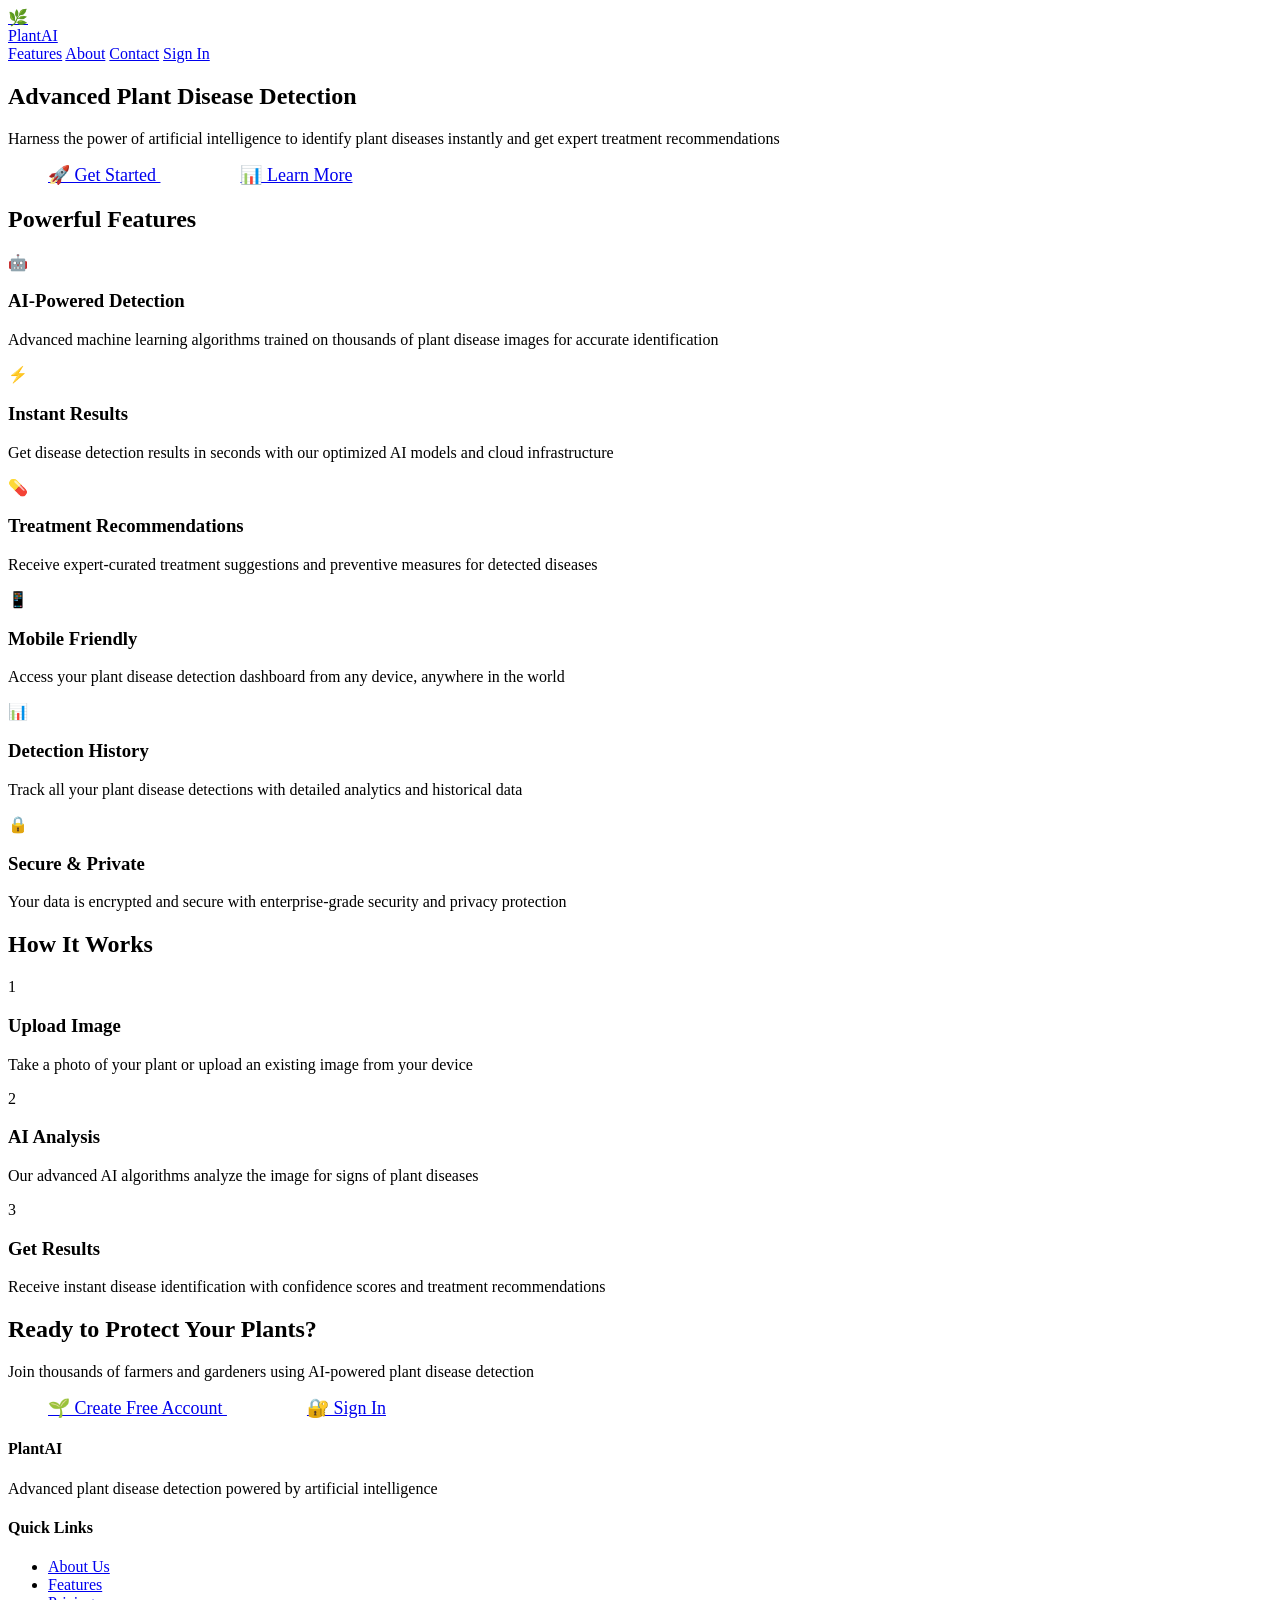
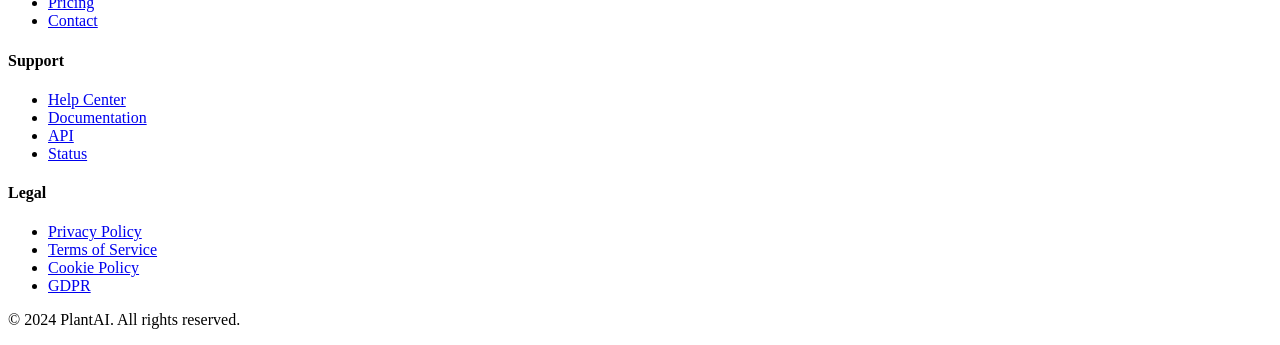
==== frontend/index.html @ 575cbe3a "Initial commit: AI Plant Disease Detection System" ====
<!DOCTYPE html>
<html lang="en">
<head>
    <meta charset="UTF-8">
    <meta name="viewport" content="width=device-width, initial-scale=1.0">
    <title>PlantAI - Advanced Plant Disease Detection</title>
    <link rel="stylesheet" href="professional-styles.css">
    <link rel="preconnect" href="https://fonts.googleapis.com">
    <link rel="preconnect" href="https://fonts.gstatic.com" crossorigin>
    <link href="https://fonts.googleapis.com/css2?family=Inter:wght@300;400;500;600;700;800&display=swap" rel="stylesheet">
</head>
<body>
    <!-- Professional Hero Section -->
    <section class="hero">
        <div class="container">
            <header class="header">
                <div class="header-content">
                    <a href="#" class="logo">
                        <div class="logo-icon">🌿</div>
                        <span>PlantAI</span>
                    </a>
                    <nav class="nav-menu">
                        <a href="#" class="nav-link">Features</a>
                        <a href="#" class="nav-link">About</a>
                        <a href="#" class="nav-link">Contact</a>
                        <a href="professional-login.html" class="nav-link active">Sign In</a>
                    </nav>
                </div>
            </header>

            <div class="hero-content">
                <h1 class="hero-title">
                    Advanced Plant Disease Detection
                </h1>
                <p class="hero-subtitle">
                    Harness the power of artificial intelligence to identify plant diseases instantly and get expert treatment recommendations
                </p>
                <div class="hero-actions">
                    <a href="professional-login.html" class="btn btn-primary" style="width: auto; padding: 1.25rem 2.5rem; font-size: 1.125rem;">
                        🚀 Get Started
                    </a>
                    <a href="#features" class="btn btn-secondary" style="width: auto; padding: 1.25rem 2.5rem; font-size: 1.125rem;">
                        📊 Learn More
                    </a>
                </div>
            </div>
        </div>
    </section>

    <!-- Features Section -->
    <section id="features" class="features">
        <div class="container">
            <h2 class="section-title">Powerful Features</h2>
            <div class="features-grid">
                <div class="feature-card">
                    <div class="feature-icon">🤖</div>
                    <h3>AI-Powered Detection</h3>
                    <p>Advanced machine learning algorithms trained on thousands of plant disease images for accurate identification</p>
                </div>
                
                <div class="feature-card">
                    <div class="feature-icon">⚡</div>
                    <h3>Instant Results</h3>
                    <p>Get disease detection results in seconds with our optimized AI models and cloud infrastructure</p>
                </div>
                
                <div class="feature-card">
                    <div class="feature-icon">💊</div>
                    <h3>Treatment Recommendations</h3>
                    <p>Receive expert-curated treatment suggestions and preventive measures for detected diseases</p>
                </div>
                
                <div class="feature-card">
                    <div class="feature-icon">📱</div>
                    <h3>Mobile Friendly</h3>
                    <p>Access your plant disease detection dashboard from any device, anywhere in the world</p>
                </div>
                
                <div class="feature-card">
                    <div class="feature-icon">📊</div>
                    <h3>Detection History</h3>
                    <p>Track all your plant disease detections with detailed analytics and historical data</p>
                </div>
                
                <div class="feature-card">
                    <div class="feature-icon">🔒</div>
                    <h3>Secure & Private</h3>
                    <p>Your data is encrypted and secure with enterprise-grade security and privacy protection</p>
                </div>
            </div>
        </div>
    </section>

    <!-- How It Works Section -->
    <section class="how-it-works">
        <div class="container">
            <h2 class="section-title">How It Works</h2>
            <div class="steps-grid">
                <div class="step-card">
                    <div class="step-number">1</div>
                    <h3>Upload Image</h3>
                    <p>Take a photo of your plant or upload an existing image from your device</p>
                </div>
                
                <div class="step-card">
                    <div class="step-number">2</div>
                    <h3>AI Analysis</h3>
                    <p>Our advanced AI algorithms analyze the image for signs of plant diseases</p>
                </div>
                
                <div class="step-card">
                    <div class="step-number">3</div>
                    <h3>Get Results</h3>
                    <p>Receive instant disease identification with confidence scores and treatment recommendations</p>
                </div>
            </div>
        </div>
    </section>

    <!-- CTA Section -->
    <section class="cta">
        <div class="container">
            <div class="cta-content">
                <h2>Ready to Protect Your Plants?</h2>
                <p>Join thousands of farmers and gardeners using AI-powered plant disease detection</p>
                <div class="cta-actions">
                    <a href="professional-register.html" class="btn btn-primary" style="width: auto; padding: 1.25rem 2.5rem; font-size: 1.125rem;">
                        🌱 Create Free Account
                    </a>
                    <a href="professional-login.html" class="btn btn-secondary" style="width: auto; padding: 1.25rem 2.5rem; font-size: 1.125rem;">
                        🔐 Sign In
                    </a>
                </div>
            </div>
        </div>
    </section>

    <!-- Footer -->
    <footer class="footer">
        <div class="container">
            <div class="footer-content">
                <div class="footer-section">
                    <h4>PlantAI</h4>
                    <p>Advanced plant disease detection powered by artificial intelligence</p>
                </div>
                
                <div class="footer-section">
                    <h4>Quick Links</h4>
                    <ul>
                        <li><a href="#">About Us</a></li>
                        <li><a href="#">Features</a></li>
                        <li><a href="#">Pricing</a></li>
                        <li><a href="#">Contact</a></li>
                    </ul>
                </div>
                
                <div class="footer-section">
                    <h4>Support</h4>
                    <ul>
                        <li><a href="#">Help Center</a></li>
                        <li><a href="#">Documentation</a></li>
                        <li><a href="#">API</a></li>
                        <li><a href="#">Status</a></li>
                    </ul>
                </div>
                
                <div class="footer-section">
                    <h4>Legal</h4>
                    <ul>
                        <li><a href="#">Privacy Policy</a></li>
                        <li><a href="#">Terms of Service</a></li>
                        <li><a href="#">Cookie Policy</a></li>
                        <li><a href="#">GDPR</a></li>
                    </ul>
                </div>
            </div>
            
            <div class="footer-bottom">
                <p>&copy; 2024 PlantAI. All rights reserved.</p>
            </div>
        </div>
    </footer>

    <script>
        // Add smooth scrolling for anchor links
        document.querySelectorAll('a[href^="#"]').forEach(anchor => {
            anchor.addEventListener('click', function (e) {
                e.preventDefault();
                const target = document.querySelector(this.getAttribute('href'));
                if (target) {
                    target.scrollIntoView({ behavior: 'smooth' });
                }
            });
        });
    </script>
</body>
</html>
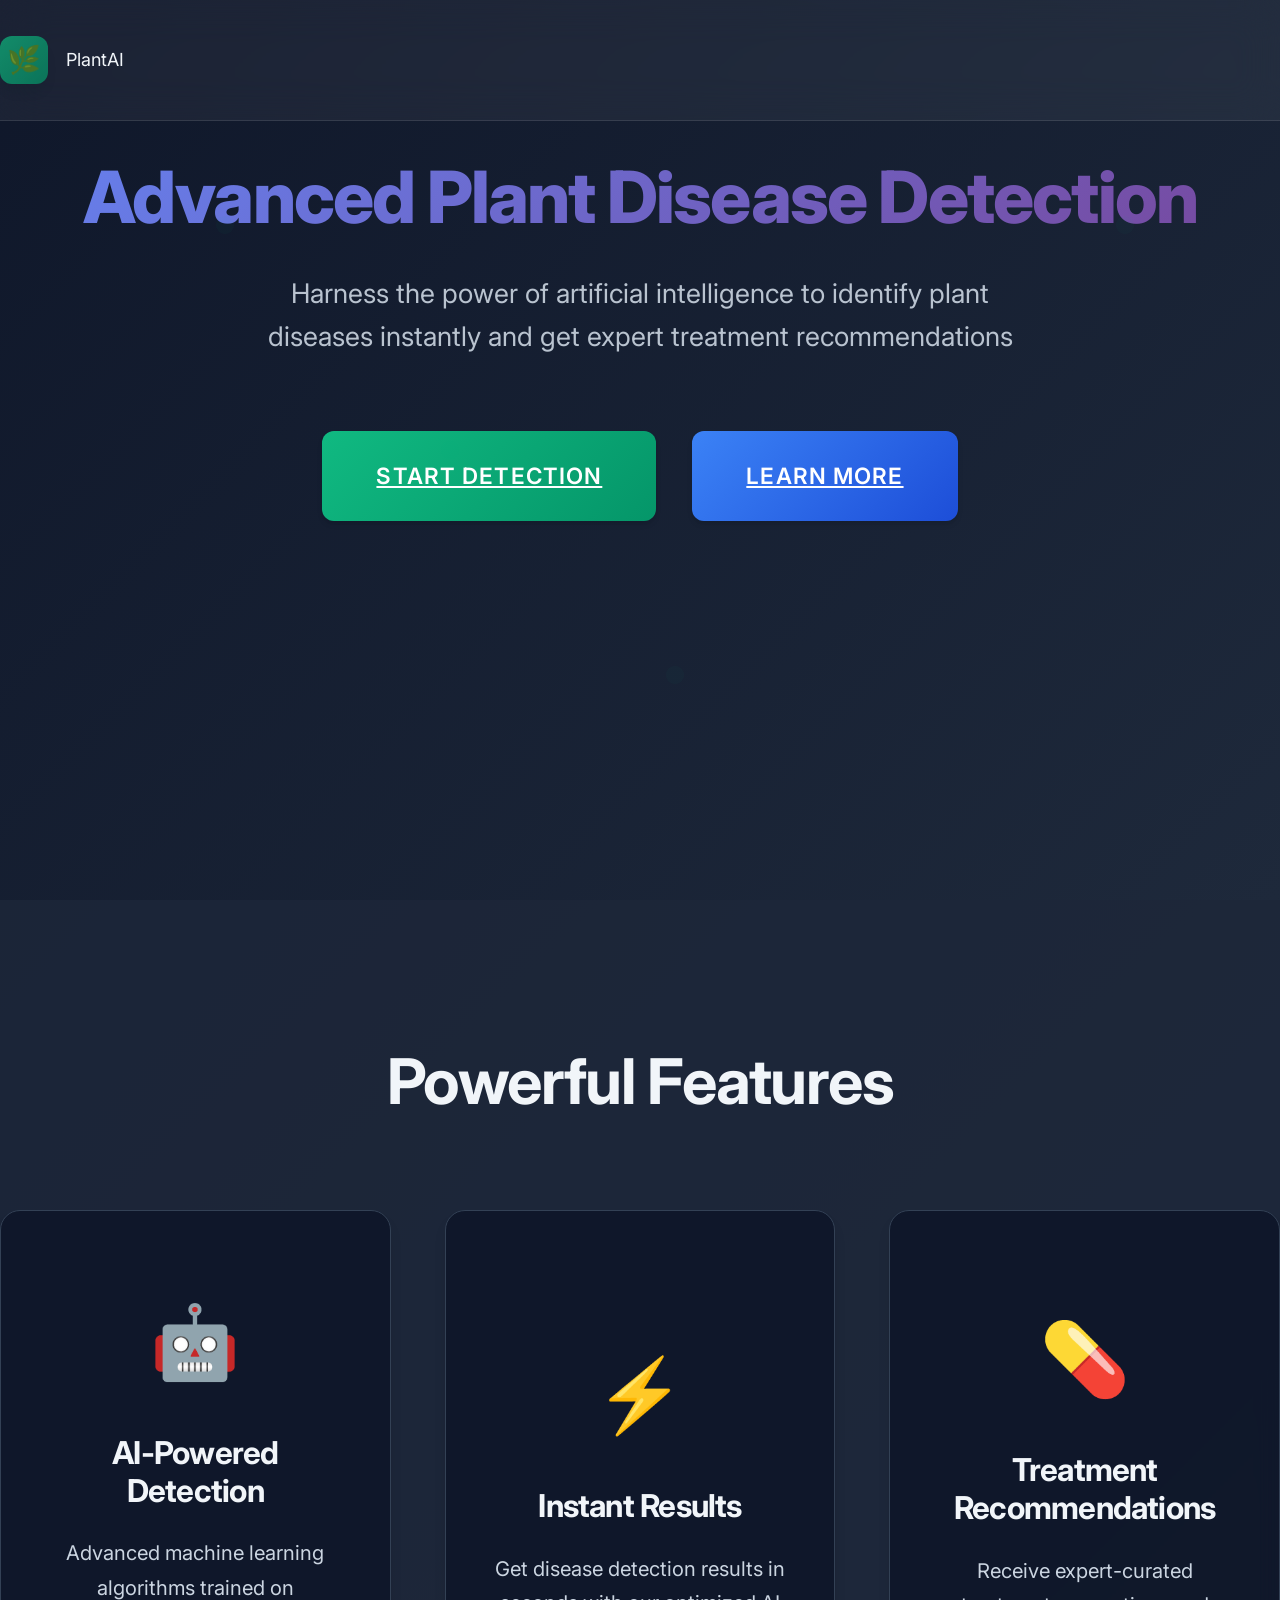
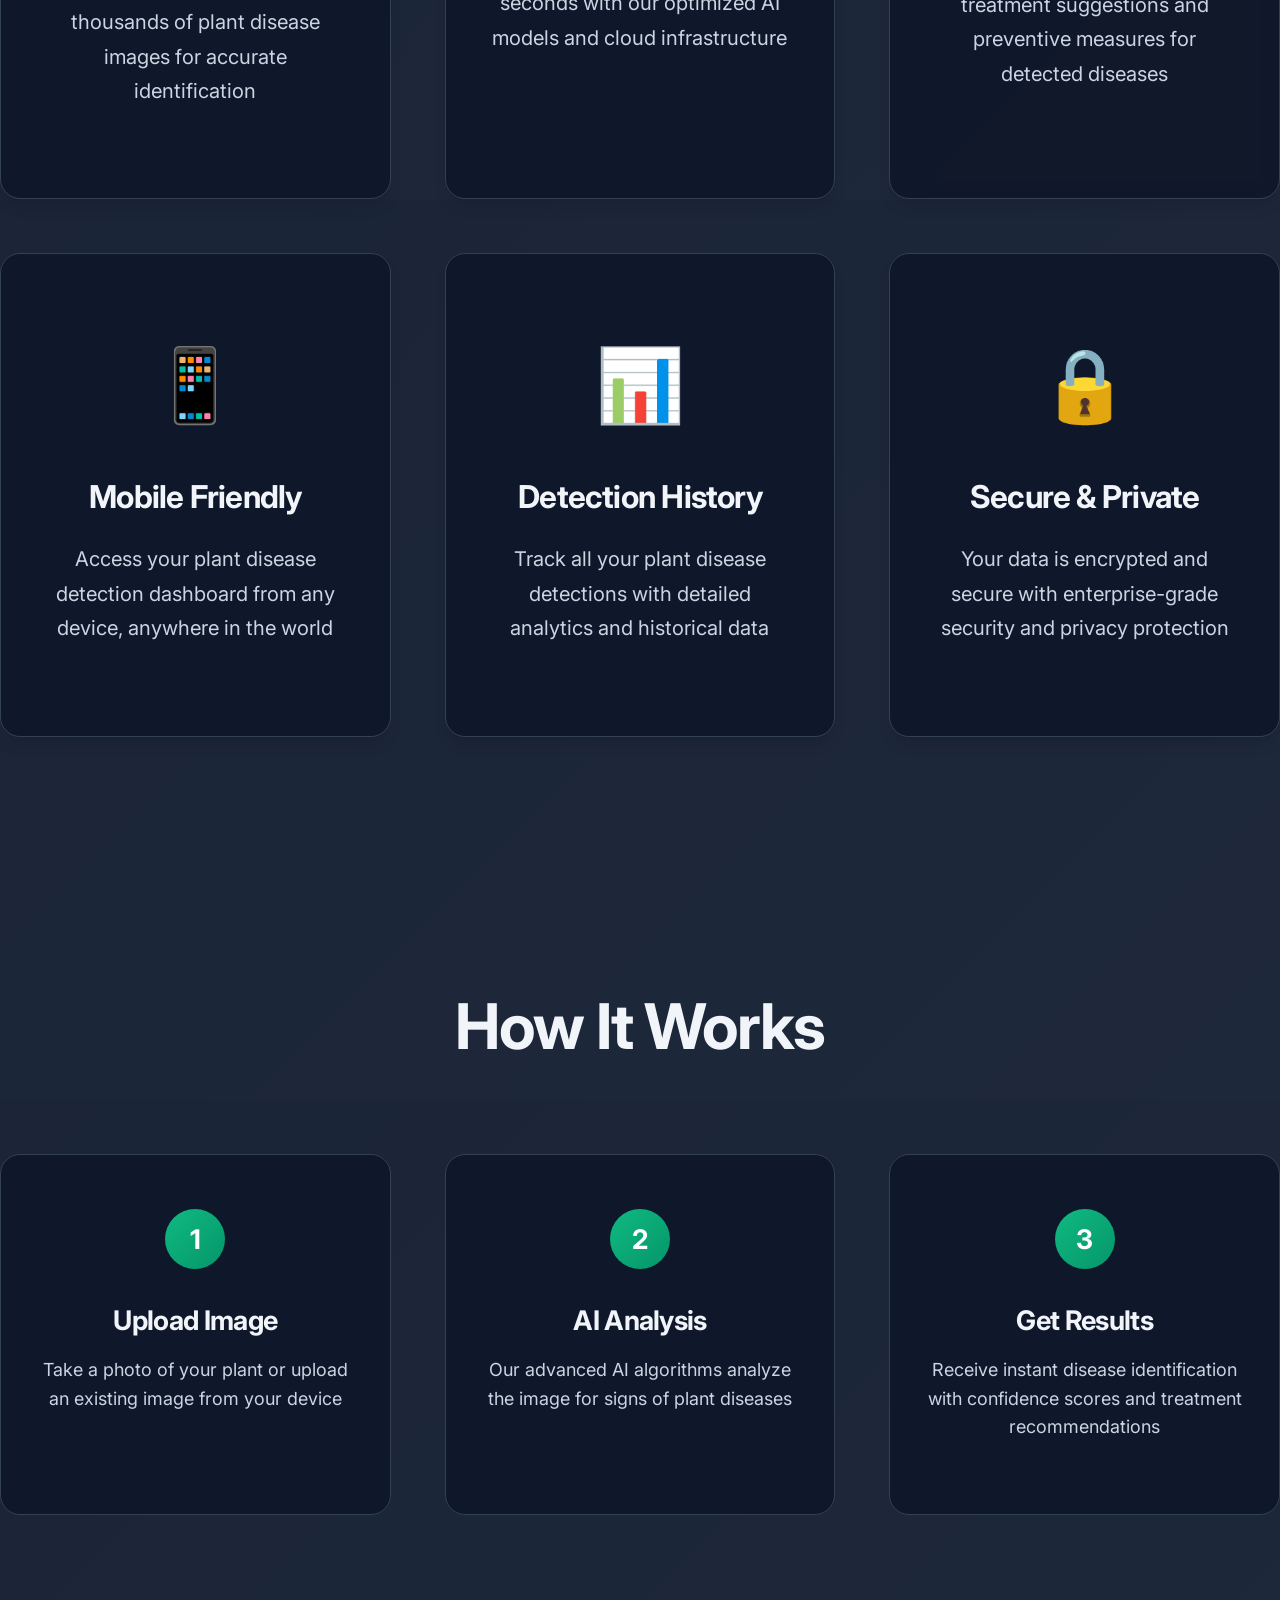
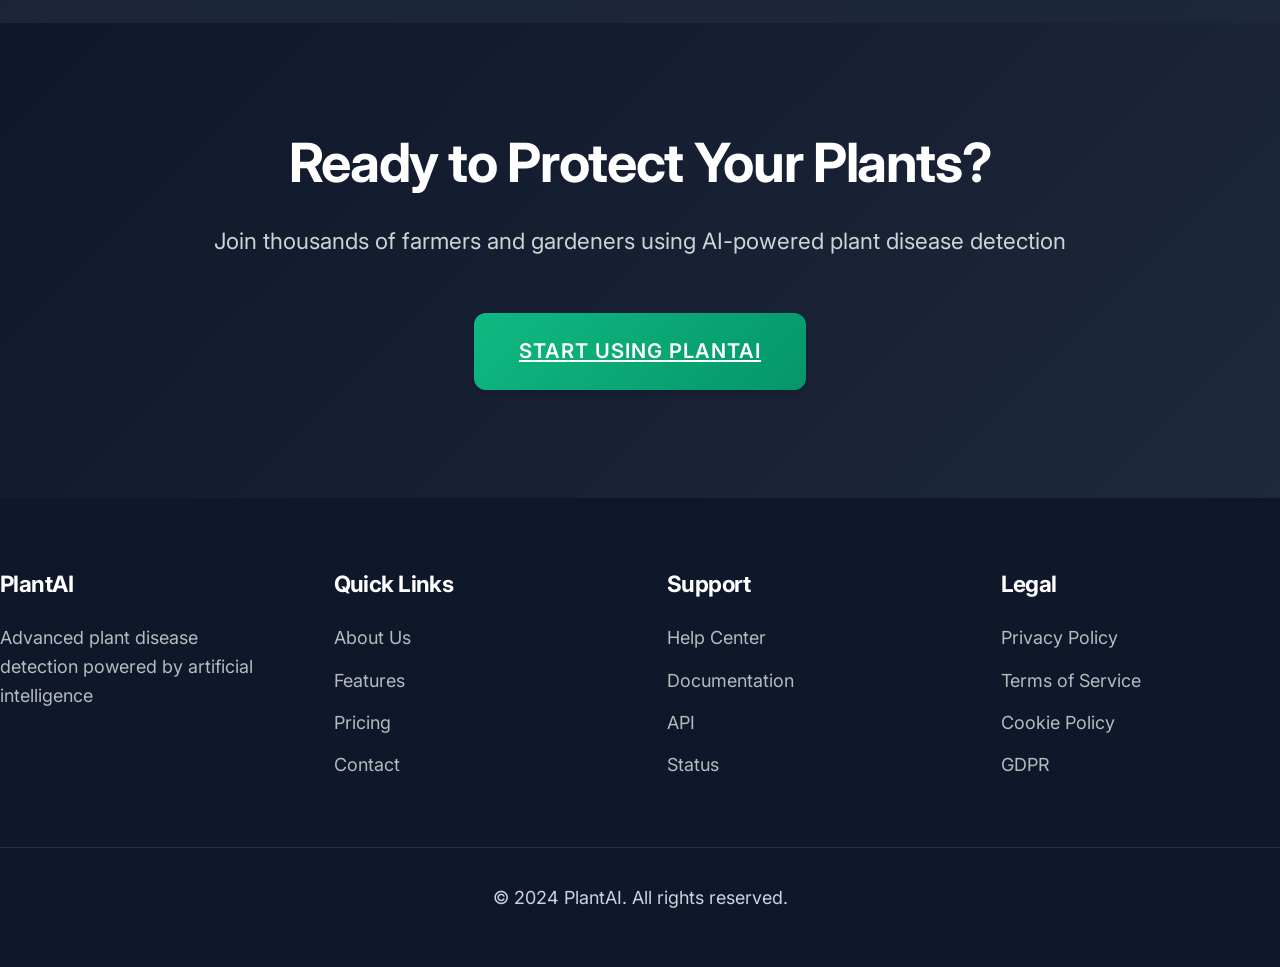
==== commit d527ef58: "???? Major Update: Enhanced UI with persistent storage and full-screen design ??? Features Added: - " ====
--- a/frontend/index.html
+++ b/frontend/index.html
@@ -2,9 +2,12 @@
 <html lang="en">
 <head>
     <meta charset="UTF-8">
-    <meta name="viewport" content="width=device-width, initial-scale=1.0">
+    <meta name="viewport" content="width=1200, initial-scale=1.0">
+    <meta name="description" content="AI-powered plant disease detection system. Upload plant leaf images and get instant disease identification with treatment recommendations.">
+    <meta name="keywords" content="plant disease, AI detection, agriculture, machine learning, plant health, farming">
+    <meta name="author" content="PlantAI Team">
     <title>PlantAI - Advanced Plant Disease Detection</title>
-    <link rel="stylesheet" href="professional-styles.css">
+    <link rel="stylesheet" href="styles.css">
     <link rel="preconnect" href="https://fonts.googleapis.com">
     <link rel="preconnect" href="https://fonts.gstatic.com" crossorigin>
     <link href="https://fonts.googleapis.com/css2?family=Inter:wght@300;400;500;600;700;800&display=swap" rel="stylesheet">
@@ -20,10 +23,6 @@
                         <span>PlantAI</span>
                     </a>
                     <nav class="nav-menu">
-                        <a href="#" class="nav-link">Features</a>
-                        <a href="#" class="nav-link">About</a>
-                        <a href="#" class="nav-link">Contact</a>
-                        <a href="professional-login.html" class="nav-link active">Sign In</a>
                     </nav>
                 </div>
             </header>
@@ -36,11 +35,11 @@
                     Harness the power of artificial intelligence to identify plant diseases instantly and get expert treatment recommendations
                 </p>
                 <div class="hero-actions">
-                    <a href="professional-login.html" class="btn btn-primary" style="width: auto; padding: 1.25rem 2.5rem; font-size: 1.125rem;">
-                        🚀 Get Started
+                    <a href="dashboard.html" class="btn btn-primary" style="width: auto; padding: 1.5rem 3rem; font-size: 1.25rem;">
+                        Start Detection
                     </a>
-                    <a href="#features" class="btn btn-secondary" style="width: auto; padding: 1.25rem 2.5rem; font-size: 1.125rem;">
-                        📊 Learn More
+                    <a href="#features" class="btn btn-secondary" style="width: auto; padding: 1.5rem 3rem; font-size: 1.25rem;">
+                        Learn More
                     </a>
                 </div>
             </div>
@@ -124,11 +123,8 @@
                 <h2>Ready to Protect Your Plants?</h2>
                 <p>Join thousands of farmers and gardeners using AI-powered plant disease detection</p>
                 <div class="cta-actions">
-                    <a href="professional-register.html" class="btn btn-primary" style="width: auto; padding: 1.25rem 2.5rem; font-size: 1.125rem;">
-                        🌱 Create Free Account
-                    </a>
-                    <a href="professional-login.html" class="btn btn-secondary" style="width: auto; padding: 1.25rem 2.5rem; font-size: 1.125rem;">
-                        🔐 Sign In
+                    <a href="dashboard.html" class="btn btn-primary" style="width: auto; padding: 1.25rem 2.5rem; font-size: 1.125rem;">
+                        Start Using PlantAI
                     </a>
                 </div>
             </div>
--- a/frontend/styles.css
+++ b/frontend/styles.css
@@ -0,0 +1,1583 @@
+/* ===== MODERN PROFESSIONAL UI ===== */
+
+/* CSS Variables for Professional Theme */
+:root {
+    --primary-color: #10b981;
+    --primary-dark: #059669;
+    --primary-light: #34d399;
+    --secondary-color: #3b82f6;
+    --accent-color: #f59e0b;
+    --danger-color: #ef4444;
+    --warning-color: #f59e0b;
+    --success-color: #10b981;
+    --dark-bg: #0f172a;
+    --light-bg: #f8fafc;
+    --card-bg: #1e293b;
+    --text-primary: #f1f5f9;
+    --text-secondary: #cbd5e1;
+    --text-light: #94a3b8;
+    --border-color: #334155;
+    --shadow-sm: 0 1px 2px 0 rgba(0, 0, 0, 0.05);
+    --shadow-md: 0 4px 6px -1px rgba(0, 0, 0, 0.1), 0 2px 4px -1px rgba(0, 0, 0, 0.06);
+    --shadow-lg: 0 10px 15px -3px rgba(0, 0, 0, 0.1), 0 4px 6px -2px rgba(0, 0, 0, 0.05);
+    --shadow-xl: 0 20px 25px -5px rgba(0, 0, 0, 0.1), 0 10px 10px -5px rgba(0, 0, 0, 0.04);
+    --gradient-primary: linear-gradient(135deg, #10b981 0%, #059669 100%);
+    --gradient-secondary: linear-gradient(135deg, #3b82f6 0%, #1d4ed8 100%);
+    --gradient-success: linear-gradient(135deg, #34d399 0%, #10b981 100%);
+    --gradient-dark: linear-gradient(135deg, #0f172a 0%, #1e293b 100%);
+    --gradient-card: linear-gradient(135deg, rgba(30, 41, 59, 0.8) 0%, rgba(15, 23, 42, 0.9) 100%);
+}
+
+/* Global Reset & Base Styles */
+* {
+    margin: 0;
+    padding: 0;
+    box-sizing: border-box;
+}
+
+html {
+    scroll-behavior: smooth;
+    font-size: 18px;
+    height: 100%;
+    width: 100%;
+}
+
+body {
+    font-family: 'Inter', -apple-system, BlinkMacSystemFont, 'Segoe UI', Roboto, Oxygen, Ubuntu, Cantarell, sans-serif;
+    line-height: 1.6;
+    color: var(--text-primary);
+    background: var(--gradient-dark);
+    height: 100%;
+    width: 100%;
+    margin: 0;
+    padding: 0;
+    overflow-x: auto;
+    position: relative;
+}
+
+body::before {
+    content: '';
+    position: fixed;
+    top: 0;
+    left: 0;
+    width: 100%;
+    height: 100%;
+    background: url('data:image/svg+xml,<svg xmlns="http://www.w3.org/2000/svg" viewBox="0 0 100 100"><defs><pattern id="grain" width="100" height="100" patternUnits="userSpaceOnUse"><circle cx="50" cy="50" r="1" fill="%2310b981" opacity="0.03"/></pattern></defs><rect width="100" height="100" fill="url(%23grain)"/></svg>');
+    pointer-events: none;
+    z-index: 1;
+}
+
+/* Professional Typography */
+h1, h2, h3, h4, h5, h6 {
+    font-weight: 700;
+    line-height: 1.2;
+    letter-spacing: -0.025em;
+}
+
+h1 { font-size: 3.5rem; }
+h2 { font-size: 2.5rem; }
+h3 { font-size: 2rem; }
+h4 { font-size: 1.5rem; }
+h5 { font-size: 1.25rem; }
+h6 { font-size: 1.125rem; }
+
+p {
+    font-size: 1rem;
+    color: var(--text-secondary);
+    margin-bottom: 1rem;
+}
+
+/* Professional Container - Desktop Only */
+.container {
+    margin: 0 auto;
+    padding: 0;
+    width: 100%;
+}
+
+/* Full width container for hero section */
+.hero .container {
+    max-width: none;
+    padding: 0;
+    width: 100%;
+    height: 100%;
+}
+
+/* ===== ENHANCED HEADER ===== */
+.header {
+    background: rgba(255, 255, 255, 0.05);
+    backdrop-filter: blur(20px);
+    -webkit-backdrop-filter: blur(20px);
+    border-bottom: 1px solid rgba(255, 255, 255, 0.1);
+    padding: 2rem 0;
+    position: relative;
+    overflow: hidden;
+}
+
+.header::before {
+    content: '';
+    position: absolute;
+    top: 0;
+    left: -100%;
+    width: 100%;
+    height: 100%;
+    background: linear-gradient(90deg, transparent, rgba(255,255,255,0.03), transparent);
+    animation: shimmer 8s infinite;
+}
+
+@keyframes shimmer {
+    0% { left: -100%; }
+    100% { left: 100%; }
+}
+
+.header-content {
+    display: flex;
+    justify-content: space-between;
+    align-items: center;
+    position: relative;
+    z-index: 10;
+}
+
+.logo {
+    display: flex;
+    align-items: center;
+    gap: 1rem;
+    text-decoration: none;
+    color: var(--text-primary) !important;
+}
+
+.logo-icon {
+    width: 48px;
+    height: 48px;
+    background: var(--gradient-primary);
+    border-radius: 12px;
+    display: flex;
+    align-items: center;
+    justify-content: center;
+    font-size: 1.5rem;
+    box-shadow: var(--shadow-lg);
+    opacity: 0.7;
+    cursor: not-allowed;
+}
+
+.header-title {
+    text-align: center;
+    color: white;
+    margin-bottom: 0.5rem;
+}
+
+.header-subtitle {
+    color: rgba(255, 255, 255, 0.8);
+    font-size: 1rem;
+    font-weight: 400;
+}
+
+/* ===== PROFESSIONAL NAVIGATION ===== */
+.nav-menu {
+    display: flex;
+    gap: 2rem;
+    align-items: center;
+}
+
+.nav-menu .btn {
+    text-decoration: none;
+    display: inline-flex;
+    align-items: center;
+    justify-content: center;
+    transition: all 0.3s ease;
+}
+
+.nav-menu .btn:hover {
+    text-decoration: none;
+    transform: translateY(-2px);
+    box-shadow: var(--shadow-lg);
+}
+
+.nav-link {
+    color: rgba(255, 255, 255, 0.8);
+    text-decoration: none;
+    font-weight: 500;
+    padding: 0.5rem 1rem;
+    border-radius: 8px;
+    transition: all 0.3s ease;
+    position: relative;
+}
+
+.nav-link:hover {
+    color: white;
+    background: rgba(255, 255, 255, 0.1);
+}
+
+.nav-link.active {
+    color: white;
+    background: var(--primary-color);
+}
+
+/* ===== PROFESSIONAL AUTHENTICATION ===== */
+.auth-container {
+    background: rgba(255, 255, 255, 0.95);
+    backdrop-filter: blur(20px);
+    -webkit-backdrop-filter: blur(20px);
+    border-radius: 24px;
+    box-shadow: var(--shadow-xl);
+    border: 1px solid rgba(255, 255, 255, 0.2);
+    width: 800px;
+    margin: 4rem auto;
+    overflow: hidden;
+    position: relative;
+    min-height: 600px;
+}
+
+.auth-container::before {
+    content: '';
+    position: absolute;
+    top: 0;
+    left: 0;
+    right: 0;
+    height: 4px;
+    background: var(--gradient-primary);
+}
+
+.auth-header {
+    padding: 3rem 3rem 2rem;
+    text-align: center;
+    background: var(--gradient-dark);
+    color: white;
+}
+
+.auth-header h2 {
+    font-size: 2.5rem;
+    margin-bottom: 1rem;
+}
+
+.auth-header p {
+    color: rgba(255, 255, 255, 0.8);
+    margin-bottom: 0;
+}
+
+.auth-body {
+    padding: 3rem;
+}
+
+.form-group {
+    margin-bottom: 2rem;
+}
+
+.form-label {
+    display: block;
+    margin-bottom: 0.75rem;
+    font-weight: 600;
+    color: var(--text-primary);
+    font-size: 1rem;
+}
+
+.form-input {
+    width: 100%;
+    padding: 1.25rem 1.5rem;
+    border: 2px solid var(--border-color);
+    border-radius: 12px;
+    font-size: 1.125rem;
+    transition: all 0.3s ease;
+    background: white;
+}
+
+.form-input:focus {
+    outline: none;
+    border-color: var(--primary-color);
+    box-shadow: 0 0 0 3px rgba(37, 99, 235, 0.1);
+}
+
+.form-input::placeholder {
+    color: var(--text-light);
+}
+
+.form-input::placeholder.btn {
+    background: var(--gradient-primary);
+    color: white;
+    border: none;
+    padding: 1rem 2rem;
+    border-radius: 12px;
+    font-size: 1.125rem;
+    font-weight: 600;
+    cursor: pointer;
+    transition: all 0.3s ease;
+    text-decoration: none;
+    display: inline-block;
+    position: relative;
+    overflow: hidden;
+}
+
+.btn {
+    width: 100%;
+    padding: 1.25rem 2rem;
+    border: none;
+    border-radius: 12px;
+    font-size: 1.125rem;
+    font-weight: 600;
+    cursor: pointer;
+    transition: all 0.3s ease;
+    position: relative;
+    overflow: hidden;
+    text-transform: uppercase;
+    letter-spacing: 0.05em;
+}
+
+.btn-primary {
+    background: var(--gradient-primary);
+    color: white;
+    box-shadow: var(--shadow-md);
+}
+
+.btn-primary:hover {
+    transform: translateY(-2px);
+    box-shadow: var(--shadow-lg);
+}
+
+.btn-primary:active {
+    transform: translateY(0);
+}
+
+.btn-secondary {
+    background: var(--gradient-secondary);
+    color: white;
+    box-shadow: var(--shadow-md);
+}
+
+.btn-secondary:hover {
+    transform: translateY(-2px);
+    box-shadow: var(--shadow-lg);
+}
+
+.auth-footer {
+    padding: 2rem 3rem;
+    text-align: center;
+    background: rgba(30, 41, 59, 0.9);
+    border-top: 1px solid var(--border-color);
+}
+
+.auth-link {
+    color: var(--primary-color);
+    text-decoration: none;
+    font-weight: 600;
+}
+
+.auth-link:hover {
+    text-decoration: underline;
+}
+
+/* ===== PROFESSIONAL DASHBOARD ===== */
+.dashboard-container {
+    min-height: 100vh;
+    background: var(--gradient-dark);
+}
+
+.dashboard-header {
+    background: rgba(255, 255, 255, 0.05);
+    backdrop-filter: blur(20px);
+    -webkit-backdrop-filter: blur(20px);
+    border-bottom: 1px solid rgba(255, 255, 255, 0.1);
+    position: sticky;
+    top: 0;
+    z-index: 100;
+}
+
+.dashboard-content {
+    padding: 3rem 0;
+}
+
+.welcome-card {
+    background: rgba(30, 41, 59, 0.95);
+    backdrop-filter: blur(20px);
+    -webkit-backdrop-filter: blur(20px);
+    border-radius: 24px;
+    padding: 3rem;
+    box-shadow: var(--shadow-xl);
+    border: 1px solid var(--border-color);
+    max-width: 800px;
+    margin: 0 auto 3rem;
+    position: relative;
+    overflow: hidden;
+}
+
+.welcome-card h2 {
+    color: var(--text-primary);
+    margin-bottom: 1rem;
+    font-weight: 700;
+}
+
+.welcome-card p {
+    color: var(--text-secondary);
+    font-size: 1.125rem;
+    line-height: 1.6;
+}
+
+/* ===== PROFESSIONAL UPLOAD SECTION ===== */
+.upload-section {
+    background: rgba(30, 41, 59, 0.95);
+    backdrop-filter: blur(20px);
+    -webkit-backdrop-filter: blur(20px);
+    border-radius: 24px;
+    padding: 3rem;
+    margin-bottom: 3rem;
+    position: relative;
+    overflow: hidden;
+    border: 1px solid var(--border-color);
+}
+
+.upload-area {
+    border: 3px dashed var(--primary-color);
+    border-radius: 20px;
+    padding: 6rem 3rem;
+    text-align: center;
+    cursor: pointer;
+    transition: all 0.4s ease;
+    background: linear-gradient(135deg, rgba(37, 99, 235, 0.05) 0%, rgba(37, 99, 235, 0.02) 100%);
+    position: relative;
+    overflow: hidden;
+    min-height: 400px;
+    display: flex;
+    flex-direction: column;
+    justify-content: center;
+    align-items: center;
+}
+
+.upload-area::before {
+    content: '';
+    position: absolute;
+    top: 0;
+    left: 0;
+    right: 0;
+    bottom: 0;
+    background: linear-gradient(45deg, transparent 30%, rgba(37, 99, 235, 0.1) 50%, transparent 70%);
+    transform: translateX(-100%);
+    transition: transform 0.6s;
+}
+
+.upload-area:hover::before {
+    transform: translateX(100%);
+}
+
+.upload-area:hover {
+    border-color: var(--primary-dark);
+    background: linear-gradient(135deg, rgba(37, 99, 235, 0.1) 0%, rgba(37, 99, 235, 0.05) 100%);
+    transform: translateY(-5px);
+}
+
+.upload-icon {
+    font-size: 6rem;
+    margin-bottom: 2rem;
+    color: var(--primary-color);
+    animation: float 3s ease-in-out infinite;
+}
+
+@keyframes float {
+    0%, 100% { transform: translateY(0px); }
+    50% { transform: translateY(-10px); }
+}
+
+.upload-text {
+    color: var(--text-primary);
+    font-size: 1.5rem;
+    font-weight: 600;
+    margin-bottom: 0.5rem;
+}
+
+.upload-hint {
+    color: var(--text-secondary);
+    font-size: 0.875rem;
+}
+
+/* ===== PROFESSIONAL RESULTS ===== */
+.results-section {
+    background: rgba(0, 0, 0, 0.95);
+    backdrop-filter: blur(20px);
+    -webkit-backdrop-filter: blur(20px);
+    border-radius: 24px;
+    padding: 3rem;
+    margin-bottom: 3rem;
+    box-shadow: var(--shadow-xl);
+    border: 1px solid rgba(255, 255, 255, 0.2);
+    opacity: 0;
+    transform: translateY(30px);
+    transition: all 0.6s ease;
+}
+
+.results-section.show {
+    opacity: 1;
+    transform: translateY(0);
+}
+
+.result-card {
+    background: var(--card-bg);
+    border-radius: 16px;
+    overflow: hidden;
+    box-shadow: var(--shadow-lg);
+    border: 1px solid var(--border-color);
+    backdrop-filter: blur(10px);
+    transition: all 0.3s ease;
+}
+
+.result-header {
+    background: var(--gradient-dark);
+    color: white;
+    padding: 2rem;
+    display: flex;
+    justify-content: space-between;
+    align-items: center;
+    border-bottom: 1px solid rgba(255, 255, 255, 0.1);
+}
+
+.result-title {
+    font-size: 1.5rem;
+    font-weight: 700;
+    text-shadow: 0 2px 4px rgba(0, 0, 0, 0.3);
+    letter-spacing: -0.025em;
+}
+
+.confidence-badge {
+    background: var(--gradient-success);
+    color: white;
+    padding: 0.75rem 1.5rem;
+    border-radius: 50px;
+    font-weight: 700;
+    font-size: 0.875rem;
+    box-shadow: var(--shadow-lg);
+    text-shadow: 0 1px 2px rgba(0, 0, 0, 0.3);
+    animation: pulse 2s infinite;
+}
+
+.confidence-high {
+    background: linear-gradient(135deg, #10b981 0%, #059669 100%);
+}
+
+.confidence-medium {
+    background: linear-gradient(135deg, #f59e0b 0%, #d97706 100%);
+}
+
+.confidence-low {
+    background: linear-gradient(135deg, #ef4444 0%, #dc2626 100%);
+}
+
+.result-body {
+    padding: 2rem;
+}
+
+.result-description {
+    color: var(--text-secondary);
+    margin-bottom: 2rem;
+    line-height: 1.7;
+    font-size: 1.1rem;
+    font-weight: 500;
+    text-align: left;
+}
+
+.recommendations {
+    background: rgba(15, 23, 42, 0.9);
+    border-radius: 12px;
+    padding: 1.5rem;
+    border: 1px solid var(--border-color);
+    backdrop-filter: blur(5px);
+}
+
+.recommendations h4 {
+    color: var(--text-primary);
+    margin-bottom: 1rem;
+    font-size: 1.125rem;
+    font-weight: 600;
+    text-shadow: 0 1px 2px rgba(16, 185, 129, 0.3);
+}
+
+.recommendations ul {
+    list-style: none;
+}
+
+.recommendations li {
+    padding: 0.75rem 0;
+    color: var(--text-secondary);
+    position: relative;
+    padding-left: 2rem;
+    font-size: 1rem;
+    line-height: 1.5;
+}
+
+.recommendations li::before {
+    content: '✓';
+    position: absolute;
+    left: 0;
+    color: var(--success-color);
+    font-weight: bold;
+    font-size: 1.125rem;
+    background: rgba(16, 185, 129, 0.2);
+    width: 1.5rem;
+    height: 1.5rem;
+    border-radius: 50%;
+    display: flex;
+    align-items: center;
+    justify-content: center;
+    text-align: center;
+}
+
+.result-card:hover {
+    transform: translateY(-5px) scale(1.02);
+    box-shadow: var(--shadow-xl);
+    border-color: var(--primary-color);
+}
+
+/* ===== PROFESSIONAL HISTORY ===== */
+.history-section {
+    background: rgba(30, 41, 59, 0.95);
+    backdrop-filter: blur(20px);
+    -webkit-backdrop-filter: blur(20px);
+    border-radius: 24px;
+    padding: 3rem;
+    box-shadow: var(--shadow-xl);
+    border: 1px solid var(--border-color);
+}
+
+.history-grid {
+    display: grid;
+    grid-template-columns: repeat(4, 1fr);
+    gap: 2rem;
+    min-height: 400px;
+}
+
+.history-item {
+    background: rgba(15, 23, 42, 0.9);
+    border-radius: 16px;
+    overflow: hidden;
+    box-shadow: var(--shadow-md);
+    transition: all 0.3s ease;
+    cursor: pointer;
+    border: 1px solid var(--border-color);
+    backdrop-filter: blur(5px);
+}
+
+.history-item:hover {
+    transform: translateY(-5px);
+    box-shadow: var(--shadow-xl);
+}
+
+.history-image-container {
+    position: relative;
+    width: 100%;
+    height: 200px;
+    overflow: hidden;
+}
+
+.history-image {
+    width: 100%;
+    height: 100%;
+    object-fit: cover;
+    transition: transform 0.3s ease;
+}
+
+.history-item:hover .history-image {
+    transform: scale(1.05);
+}
+
+.history-overlay {
+    position: absolute;
+    top: 1rem;
+    right: 1rem;
+}
+
+.history-status {
+    padding: 0.5rem 1rem;
+    border-radius: 20px;
+    font-size: 0.75rem;
+    font-weight: 600;
+    text-transform: uppercase;
+    letter-spacing: 0.05em;
+    backdrop-filter: blur(10px);
+    -webkit-backdrop-filter: blur(10px);
+}
+
+.history-status.healthy,
+.history-status.status-healthy {
+    background: rgba(16, 185, 129, 0.9);
+    color: white;
+}
+
+.history-status.disease,
+.history-status.status-disease {
+    background: rgba(239, 68, 68, 0.9);
+    color: white;
+}
+
+.history-status.warning,
+.history-status.status-warning {
+    background: rgba(245, 158, 11, 0.9);
+    color: white;
+}
+
+.history-status.status-unknown {
+    background: rgba(107, 114, 128, 0.9);
+    color: white;
+}
+
+.history-content {
+    padding: 1.5rem;
+}
+
+.history-title {
+    font-size: 1.125rem;
+    font-weight: 600;
+    color: var(--text-primary);
+    margin-bottom: 0.5rem;
+}
+
+.history-confidence {
+    color: var(--text-secondary);
+    font-size: 0.875rem;
+    margin-bottom: 0.5rem;
+}
+
+.history-date {
+    color: var(--text-light);
+    font-size: 0.75rem;
+}
+
+/* Enhanced History Item Styles */
+.history-item-header {
+    display: flex;
+    justify-content: space-between;
+    align-items: center;
+    margin-bottom: 1rem;
+}
+
+.history-item-header h4 {
+    font-size: 1.125rem;
+    font-weight: 600;
+    color: var(--text-primary);
+    margin: 0;
+}
+
+.history-item-body {
+    display: flex;
+    flex-direction: column;
+    gap: 0.5rem;
+}
+
+.history-filename {
+    color: var(--text-secondary);
+    font-size: 0.875rem;
+    margin: 0;
+}
+
+.history-date {
+    color: var(--text-light);
+    font-size: 0.75rem;
+    margin: 0;
+}
+
+/* No History Card */
+.no-history-card {
+    text-align: center;
+    padding: 4rem 2rem;
+    background: rgba(30, 41, 59, 0.8);
+    backdrop-filter: blur(10px);
+    border-radius: 20px;
+    border: 2px dashed var(--border-color);
+    grid-column: 1 / -1;
+}
+
+/* Loading Spinner */
+.spinner {
+    display: inline-block;
+    width: 16px;
+    height: 16px;
+    border: 2px solid rgba(255, 255, 255, 0.3);
+    border-radius: 50%;
+    border-top-color: white;
+    animation: spin 0.8s linear infinite;
+    margin-right: 8px;
+}
+
+@keyframes spin {
+    to { transform: rotate(360deg); }
+}
+
+/* Form Loading State */
+button:disabled {
+    opacity: 0.7;
+    cursor: not-allowed;
+}
+
+/* Enhanced Login Page Styles */
+.auth-card {
+    background: rgba(255, 255, 255, 0.95);
+    backdrop-filter: blur(20px);
+    -webkit-backdrop-filter: blur(20px);
+    border-radius: 24px;
+    padding: 3rem;
+    box-shadow: var(--shadow-xl);
+    border: 1px solid rgba(255, 255, 255, 0.2);
+    max-width: 450px;
+    margin: 0 auto;
+    animation: slideUp 0.6s ease-out;
+}
+
+@keyframes slideUp {
+    from {
+        opacity: 0;
+        transform: translateY(30px);
+    }
+    to {
+        opacity: 1;
+        transform: translateY(0);
+    }
+}
+
+.auth-header {
+    text-align: center;
+    margin-bottom: 2.5rem;
+}
+
+.auth-icon {
+    font-size: 3.5rem;
+    margin-bottom: 1.5rem;
+    animation: pulse 2s infinite;
+}
+
+@keyframes pulse {
+    0%, 100% { transform: scale(1); }
+    50% { transform: scale(1.05); }
+}
+
+.auth-header h2 {
+    font-size: 2rem;
+    font-weight: 700;
+    color: var(--text-primary);
+    margin-bottom: 0.75rem;
+}
+
+.auth-header p {
+    color: var(--text-secondary);
+    font-size: 1rem;
+    margin: 0;
+}
+
+.form-label {
+    display: flex;
+    align-items: center;
+    font-weight: 600;
+    color: var(--text-primary);
+    margin-bottom: 0.75rem;
+    font-size: 0.875rem;
+}
+
+.label-icon {
+    margin-right: 0.5rem;
+    font-size: 1rem;
+}
+
+.password-input-wrapper {
+    position: relative;
+}
+
+.password-toggle {
+    position: absolute;
+    right: 1rem;
+    top: 50%;
+    transform: translateY(-50%);
+    background: none;
+    border: none;
+    cursor: pointer;
+    padding: 0.5rem;
+    border-radius: 8px;
+    transition: all 0.3s ease;
+}
+
+.password-toggle:hover {
+    background: var(--card-bg);
+}
+
+.toggle-icon {
+    font-size: 1.25rem;
+    display: block;
+}
+
+.form-options {
+    margin-bottom: 2rem;
+}
+
+.checkbox-label {
+    display: flex;
+    align-items: center;
+    cursor: pointer;
+    font-size: 0.875rem;
+    color: var(--text-secondary);
+    position: relative;
+    padding-left: 2rem;
+}
+
+.checkbox-label input[type="checkbox"] {
+    position: absolute;
+    opacity: 0;
+    cursor: pointer;
+}
+
+.checkmark {
+    position: absolute;
+    left: 0;
+    top: 50%;
+    transform: translateY(-50%);
+    height: 1.25rem;
+    width: 1.25rem;
+    background-color: var(--card-bg);
+    border: 2px solid var(--border-color);
+    border-radius: 6px;
+    transition: all 0.3s ease;
+}
+
+.checkbox-label:hover input ~ .checkmark {
+    border-color: var(--primary-color);
+}
+
+.checkbox-label input:checked ~ .checkmark {
+    background-color: var(--primary-color);
+    border-color: var(--primary-color);
+}
+
+.checkbox-label input:checked ~ .checkmark:after {
+    content: "✓";
+    position: absolute;
+    left: 0.2rem;
+    top: 50%;
+    transform: translateY(-50%);
+    color: white;
+    font-size: 0.75rem;
+    font-weight: bold;
+}
+
+.btn-full {
+    width: 100%;
+    padding: 1rem 2rem;
+    font-size: 1rem;
+    font-weight: 600;
+}
+
+.btn-text {
+    transition: opacity 0.3s ease;
+}
+
+.btn-spinner {
+    position: absolute;
+    left: 50%;
+    transform: translateX(-50%);
+}
+
+button:disabled .btn-text {
+    opacity: 0;
+}
+
+button:disabled .btn-spinner {
+    display: block !important;
+}
+
+.no-history-icon {
+    font-size: 4rem;
+    margin-bottom: 1.5rem;
+    opacity: 0.5;
+}
+
+.no-history-card h3 {
+    color: var(--text-secondary);
+    margin-bottom: 1rem;
+    font-size: 1.5rem;
+}
+
+.no-history-card p {
+    color: var(--text-light);
+    font-size: 1rem;
+    margin: 0;
+}
+
+/* ===== PROFESSIONAL LOADING ===== */
+.loading-overlay {
+    position: fixed;
+    top: 0;
+    left: 0;
+    width: 100%;
+    height: 100%;
+    background: rgba(0, 0, 0, 0.8);
+    backdrop-filter: blur(10px);
+    -webkit-backdrop-filter: blur(10px);
+    display: flex;
+    flex-direction: column;
+    justify-content: center;
+    align-items: center;
+    z-index: 1000;
+}
+
+.loading-spinner {
+    width: 60px;
+    height: 60px;
+    border: 4px solid rgba(255, 255, 255, 0.2);
+    border-top: 4px solid var(--primary-color);
+    border-radius: 50%;
+    animation: spin 1s linear infinite;
+    margin-bottom: 1.5rem;
+}
+
+@keyframes spin {
+    0% { transform: rotate(0deg); }
+    100% { transform: rotate(360deg); }
+}
+
+.loading-text {
+    color: white;
+    font-size: 1.125rem;
+    font-weight: 500;
+}
+
+/* ===== PROFESSIONAL ERROR MESSAGES ===== */
+.error-message {
+    background: linear-gradient(135deg, #fef2f2 0%, #fee2e2 100%);
+    color: var(--danger-color);
+    padding: 1rem 1.5rem;
+    border-radius: 12px;
+    border: 1px solid #fecaca;
+    font-size: 0.875rem;
+    font-weight: 500;
+    margin-top: 1rem;
+    display: none;
+}
+
+.error-message.show {
+    display: block;
+    animation: slideDown 0.3s ease;
+}
+
+@keyframes slideDown {
+    from {
+        opacity: 0;
+        transform: translateY(-10px);
+    }
+    to {
+        opacity: 1;
+        transform: translateY(0);
+    }
+}
+
+/* ===== DESKTOP ONLY LAYOUT ===== */
+/* Mobile responsiveness removed for desktop-only experience */
+
+/* ===== PROFESSIONAL UTILITIES ===== */
+.text-center { text-align: center; }
+.text-left { text-align: left; }
+.text-right { text-align: right; }
+
+.mb-0 { margin-bottom: 0; }
+.mb-1 { margin-bottom: 0.5rem; }
+.mb-2 { margin-bottom: 1rem; }
+.mb-3 { margin-bottom: 1.5rem; }
+.mb-4 { margin-bottom: 2rem; }
+
+.mt-0 { margin-top: 0; }
+.mt-1 { margin-top: 0.5rem; }
+.mt-2 { margin-top: 1rem; }
+.mt-3 { margin-top: 1.5rem; }
+.mt-4 { margin-top: 2rem; }
+
+.p-0 { padding: 0; }
+.p-1 { padding: 0.5rem; }
+.p-2 { padding: 1rem; }
+.p-3 { padding: 1.5rem; }
+.p-4 { padding: 2rem; }
+
+/* ===== PROFESSIONAL HERO SECTION ===== */
+.hero {
+    min-height: 100vh;
+    height: 100vh;
+    display: flex;
+    align-items: center;
+    background: var(--gradient-dark);
+    position: relative;
+    overflow: hidden;
+    width: 100%;
+}
+
+.hero::before {
+    content: '';
+    position: absolute;
+    top: 0;
+    left: 0;
+    right: 0;
+    bottom: 0;
+    background: url('data:image/svg+xml,<svg xmlns="http://www.w3.org/2000/svg" viewBox="0 0 100 100"><defs><pattern id="grain" width="100" height="100" patternUnits="userSpaceOnUse"><circle cx="25" cy="25" r="1" fill="%2310b981" opacity="0.03"/><circle cx="75" cy="75" r="1" fill="%2310b981" opacity="0.03"/></pattern></defs><rect width="100" height="100" fill="url(%23grain)"/></svg>');
+    pointer-events: none;
+    z-index: 1;
+}
+
+.hero-content {
+    text-align: center;
+    max-width: 1200px;
+    margin: 0 auto;
+    padding: 2rem;
+}
+
+.hero-title {
+font-size: 4rem;
+font-weight: 800;
+margin-bottom: 2rem;
+line-height: 1.1;
+background: linear-gradient(135deg, #667eea 0%, #764ba2 100%);
+-webkit-background-clip: text;
+-webkit-text-fill-color: transparent;
+background-clip: text;
+}
+
+.hero-subtitle {
+font-size: 1.5rem;
+margin-bottom: 3rem;
+opacity: 0.9;
+line-height: 1.6;
+max-width: 800px;
+margin-left: auto;
+margin-right: auto;
+}
+
+.hero-actions {
+display: flex;
+gap: 2rem;
+justify-content: center;
+align-items: center;
+margin-top: 4rem;
+}
+
+/* ===== PROFESSIONAL FEATURES SECTION ===== */
+.features {
+    padding: 8rem 0;
+    background: rgba(30, 41, 59, 0.8);
+    min-height: 100vh;
+}
+
+.section-title {
+    text-align: center;
+    font-size: 3.5rem;
+    margin-bottom: 5rem;
+    color: var(--text-primary);
+}
+
+.features-grid {
+    display: grid;
+    grid-template-columns: repeat(3, 1fr);
+    gap: 3rem;
+    max-width: 1400px;
+    margin: 0 auto;
+}
+
+.feature-card {
+    background: rgba(15, 23, 42, 0.9);
+    padding: 4rem 2.5rem;
+    border-radius: 20px;
+    box-shadow: var(--shadow-lg);
+    text-align: center;
+    transition: all 0.3s ease;
+    border: 1px solid var(--border-color);
+    min-height: 400px;
+    display: flex;
+    flex-direction: column;
+    justify-content: center;
+    backdrop-filter: blur(10px);
+}
+
+.feature-card:hover {
+    transform: translateY(-5px) scale(1.02);
+    box-shadow: var(--shadow-xl);
+    border-color: var(--primary-color);
+}
+
+.feature-icon {
+    font-size: 4rem;
+    margin-bottom: 2rem;
+    display: block;
+}
+
+.feature-card h3 {
+    font-size: 1.75rem;
+    margin-bottom: 1.5rem;
+    color: var(--text-primary);
+}
+
+.feature-card p {
+    color: var(--text-secondary);
+    line-height: 1.7;
+    font-size: 1.125rem;
+}
+
+/* ===== PROFESSIONAL HOW IT WORKS SECTION ===== */
+.how-it-works {
+    padding: 6rem 0;
+    background: rgba(30, 41, 59, 0.8);
+}
+
+.steps-grid {
+    display: grid;
+    grid-template-columns: repeat(3, 1fr);
+    gap: 3rem;
+    margin-top: 4rem;
+}
+
+.step-card {
+    text-align: center;
+    position: relative;
+    background: rgba(15, 23, 42, 0.9);
+    padding: 3rem 2rem;
+    border-radius: 20px;
+    border: 1px solid var(--border-color);
+    backdrop-filter: blur(10px);
+    transition: all 0.3s ease;
+}
+
+.step-number {
+    width: 60px;
+    height: 60px;
+    background: var(--gradient-primary);
+    color: white;
+    border-radius: 50%;
+    display: flex;
+    align-items: center;
+    justify-content: center;
+    font-size: 1.5rem;
+    font-weight: 700;
+    margin: 0 auto 2rem;
+}
+
+.step-card h3 {
+    font-size: 1.5rem;
+    margin-bottom: 1rem;
+    color: var(--text-primary);
+}
+
+.step-card p {
+    color: var(--text-secondary);
+    line-height: 1.6;
+}
+
+/* ===== PROFESSIONAL CTA SECTION ===== */
+.cta {
+    padding: 6rem 0;
+    background: var(--gradient-dark);
+    text-align: center;
+}
+
+.cta-content h2 {
+    color: white;
+    font-size: 3rem;
+    margin-bottom: 1.5rem;
+}
+
+.cta-content p {
+    color: rgba(255, 255, 255, 0.8);
+    font-size: 1.25rem;
+    margin-bottom: 3rem;
+}
+
+.cta-actions {
+    display: flex;
+    gap: 1.5rem;
+    justify-content: center;
+    flex-wrap: wrap;
+}
+
+/* ===== PROFESSIONAL FOOTER ===== */
+.footer {
+    background: var(--dark-bg);
+    color: white;
+    padding: 4rem 0 2rem;
+}
+
+.footer-content {
+    display: grid;
+    grid-template-columns: repeat(4, 1fr);
+    gap: 3rem;
+    margin-bottom: 3rem;
+}
+
+.footer-section h4 {
+    font-size: 1.25rem;
+    margin-bottom: 1.5rem;
+    color: white;
+}
+
+.footer-section p {
+    color: rgba(255, 255, 255, 0.7);
+    line-height: 1.6;
+}
+
+.footer-section ul {
+    list-style: none;
+}
+
+.footer-section ul li {
+    margin-bottom: 0.75rem;
+}
+
+.footer-section ul li a {
+    color: rgba(255, 255, 255, 0.7);
+    text-decoration: none;
+    transition: color 0.3s ease;
+}
+
+.footer-section ul li a:hover {
+    color: white;
+}
+
+.footer-bottom {
+    text-align: center;
+    padding-top: 2rem;
+    border-top: 1px solid rgba(255, 255, 255, 0.1);
+    color: rgba(255, 255, 255, 0.5);
+}
+
+/* ===== ENHANCED DASHBOARD COMPONENTS ===== */
+.welcome-stats {
+    display: grid;
+    grid-template-columns: repeat(auto-fit, minmax(150px, 1fr));
+    gap: 1.5rem;
+    margin-bottom: 2rem;
+}
+
+.stat-item {
+    background: var(--gradient-card);
+    padding: 1.5rem;
+    border-radius: 16px;
+    text-align: center;
+    border: 1px solid var(--border-color);
+    backdrop-filter: blur(10px);
+    transition: all 0.3s ease;
+    position: relative;
+    overflow: hidden;
+}
+
+.stat-item::before {
+    content: '';
+    position: absolute;
+    top: 0;
+    left: 0;
+    width: 100%;
+    height: 2px;
+    background: var(--gradient-primary);
+    transform: scaleX(0);
+    transition: transform 0.3s ease;
+}
+
+.stat-item:hover::before {
+    transform: scaleX(1);
+}
+
+.stat-item:hover {
+    transform: translateY(-2px);
+    box-shadow: var(--shadow-lg);
+}
+
+.stat-number {
+    font-size: 2.5rem;
+    font-weight: 700;
+    color: var(--primary-color);
+    margin-bottom: 0.5rem;
+    display: block;
+    animation: countUp 0.6s ease-out;
+}
+
+.stat-label {
+    font-size: 0.875rem;
+    color: var(--text-secondary);
+    text-transform: uppercase;
+    letter-spacing: 0.05em;
+    font-weight: 500;
+}
+
+.section-header {
+    display: flex;
+    justify-content: space-between;
+    align-items: center;
+    margin-bottom: 2rem;
+    flex-wrap: wrap;
+    gap: 1rem;
+}
+
+.upload-tips {
+    display: flex;
+    align-items: center;
+    gap: 0.5rem;
+}
+
+.tip {
+    background: rgba(16, 185, 129, 0.1);
+    color: var(--primary-light);
+    padding: 0.5rem 1rem;
+    border-radius: 20px;
+    font-size: 0.875rem;
+    border: 1px solid rgba(16, 185, 129, 0.2);
+    animation: pulse 2s infinite;
+}
+
+@keyframes countUp {
+    from {
+        opacity: 0;
+        transform: translateY(20px);
+    }
+    to {
+        opacity: 1;
+        transform: translateY(0);
+    }
+}
+
+@keyframes pulse {
+    0%, 100% {
+        opacity: 1;
+    }
+    50% {
+        opacity: 0.7;
+    }
+}
+
+/* Enhanced Button Styles */
+.btn-warning {
+    background: var(--gradient-secondary);
+    color: white;
+    border: none;
+    transition: all 0.3s ease;
+    position: relative;
+    overflow: hidden;
+}
+
+.btn-warning::before {
+    content: '';
+    position: absolute;
+    top: 0;
+    left: -100%;
+    width: 100%;
+    height: 100%;
+    background: rgba(255, 255, 255, 0.2);
+    transition: left 0.3s ease;
+}
+
+.btn-warning:hover::before {
+    left: 100%;
+}
+
+.btn-warning:hover {
+    transform: translateY(-2px);
+    box-shadow: var(--shadow-lg);
+}
+
+/* Enhanced Upload Area */
+.upload-area {
+    background: var(--gradient-card);
+    border: 2px dashed var(--border-color);
+    border-radius: 20px;
+    padding: 3rem 2rem;
+    text-align: center;
+    cursor: pointer;
+    transition: all 0.3s ease;
+    position: relative;
+    overflow: hidden;
+    backdrop-filter: blur(10px);
+}
+
+.upload-area::before {
+    content: '';
+    position: absolute;
+    top: 0;
+    left: 0;
+    width: 100%;
+    height: 100%;
+    background: linear-gradient(45deg, transparent 30%, rgba(16, 185, 129, 0.1) 50%, transparent 70%);
+    transform: translateX(-100%);
+    transition: transform 0.6s ease;
+}
+
+.upload-area:hover::before {
+    transform: translateX(100%);
+}
+
+.upload-area:hover {
+    border-color: var(--primary-color);
+    background: rgba(16, 185, 129, 0.05);
+    transform: scale(1.02);
+}
+
+/* Enhanced Loading Overlay */
+.loading-overlay {
+    background: rgba(15, 23, 42, 0.95);
+    backdrop-filter: blur(10px);
+    position: fixed;
+    top: 0;
+    left: 0;
+    width: 100%;
+    height: 100%;
+    display: flex;
+    justify-content: center;
+    align-items: center;
+    z-index: 9999;
+}
+
+.loading-spinner {
+    width: 60px;
+    height: 60px;
+    border: 3px solid rgba(16, 185, 129, 0.2);
+    border-top: 3px solid var(--primary-color);
+    border-radius: 50%;
+    animation: spin 1s linear infinite;
+}
+
+.loading-text {
+    color: var(--text-primary);
+    margin-top: 1rem;
+    font-size: 1.125rem;
+    font-weight: 500;
+}
+
+@keyframes spin {
+    0% { transform: rotate(0deg); }
+    100% { transform: rotate(360deg); }
+}
+
+/* ===== PROFESSIONAL ANIMATIONS ===== */
+.fade-in {
+    animation: fadeIn 0.6s ease;
+}
+
+.slide-up {
+    animation: slideUp 0.6s ease;
+}
+
+.scale-in {
+    animation: scaleIn 0.4s ease;
+}
+
+@keyframes fadeIn {
+    from {
+        opacity: 0;
+        transform: translateY(20px);
+    }
+    to {
+        opacity: 1;
+        transform: translateY(0);
+    }
+}
+
+@keyframes slideUp {
+    from {
+        opacity: 0;
+        transform: translateY(30px);
+    }
+    to {
+        opacity: 1;
+        transform: translateY(0);
+    }
+}
+
+@keyframes scaleIn {
+    from {
+        opacity: 0;
+        transform: scale(0.9);
+    }
+    to {
+        opacity: 1;
+        transform: scale(1);
+    }
+}
